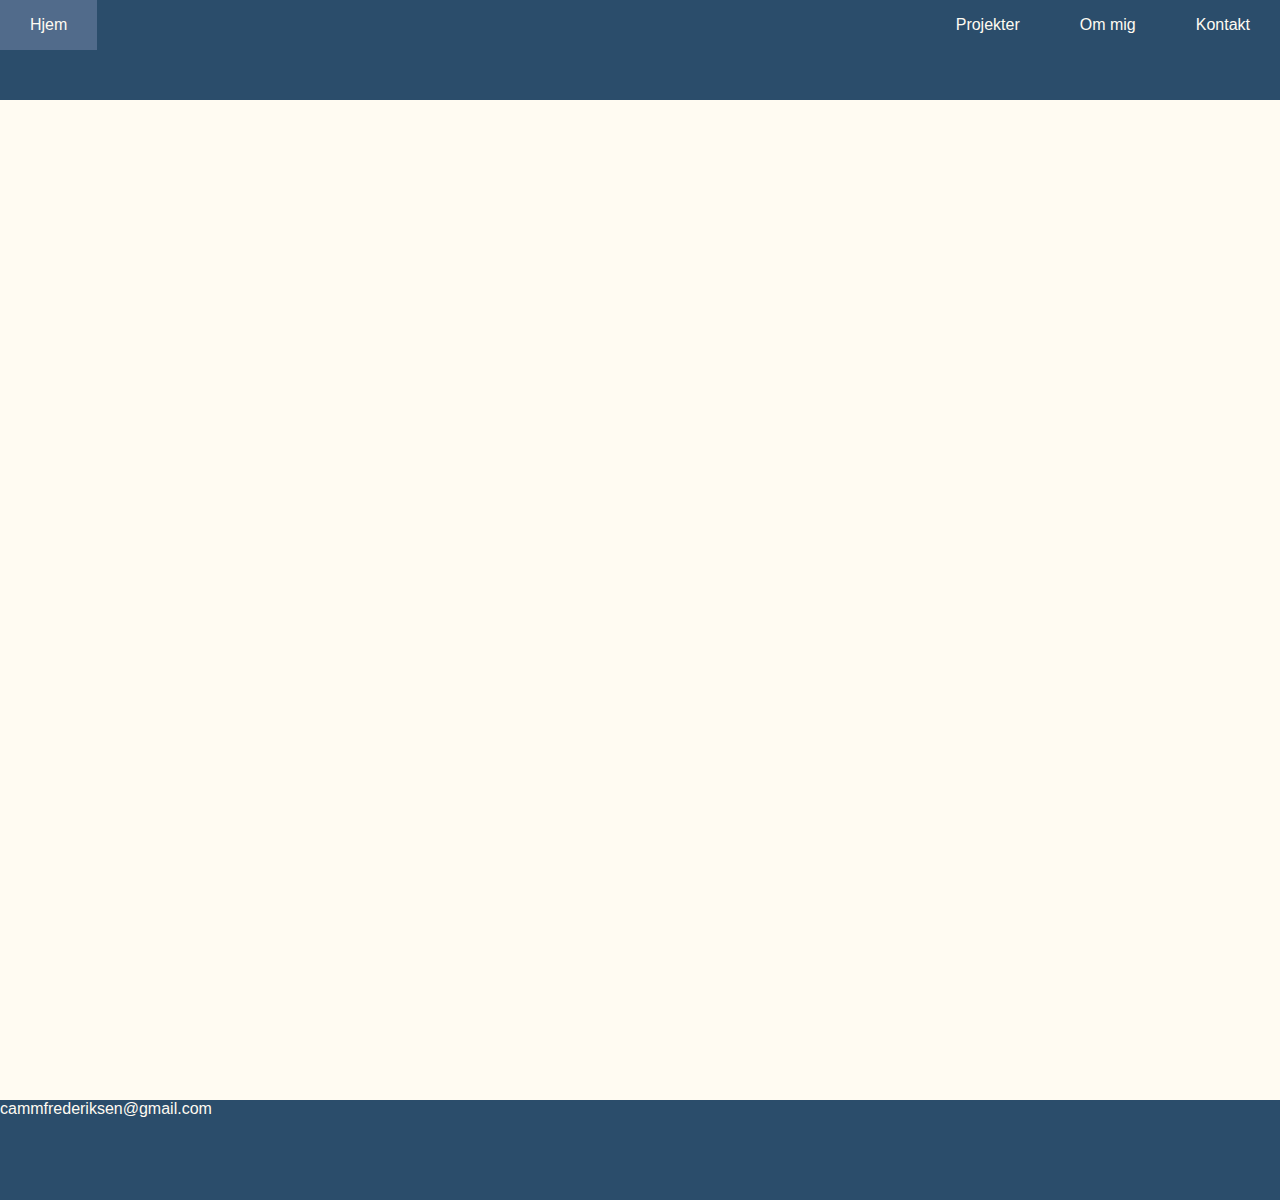
==== Index.html @ 3b2323d1 "kontakt" ====
<!DOCTYPE html>
<html lang="en">
<head>
    <meta charset="UTF-8">
    <meta name="viewport" content="width=device-width, initial-scale=1.0">
    <title>Camilla Frederiksen portfolio</title>
    <link rel="stylesheet" href="css/home.css">
</head>
<body>
    <div class="grid">
        <header class="header-main">
           <nav>
            <ul class="sidebar">
                <li onclick=hideSidebar()><a href="#"><svg xmlns="http://www.w3.org/2000/svg" height="26px" viewBox="0 -960 960 960" width="26px" fill="#FFFBF2"><path d="m256-200-56-56 224-224-224-224 56-56 224 224 224-224 56 56-224 224 224 224-56 56-224-224-224 224Z"/></svg></a></li>
                <li><a href="#">Projekter</a></li>
                <li><a href="#">Om mig</a></li>
                <li><a href="#">Kontakt</a></li>
            </ul>
            <ul>
                <li><a href="Index.html">Hjem</a></li>
                <li class="hideOnMobile"><a href="#">Projekter</a></li>
                <li class="hideOnMobile"><a href="#">Om mig</a></li>
                <li class="hideOnMobile"><a href="#">Kontakt</a></li>
                <li class="menu-button" onclick=showSidebar()><a href="#"><svg xmlns="http://www.w3.org/2000/svg" height="26px" viewBox="0 -960 960 960" width="26px" fill="#FFFBF2"><path d="M120-240v-80h720v80H120Zm0-200v-80h720v80H120Zm0-200v-80h720v80H120Z"/></svg></a></li>
            </ul>
           </nav>
        </header>
        <main>
    
        </main>
    <footer>
        <a target="_blank" href="mailto:cammfrederiksen@gmail.com">cammfrederiksen@gmail.com</a>
    </footer>
</div>
<script>
    function showSidebar(){
        const sidebar = document.querySelector('.sidebar')
        sidebar.style.display = 'flex'
    }
    function hideSidebar() {
        const sidebar = document.querySelector('.sidebar')
        sidebar.style.display = 'none'  
    }
</script>
</body>
</html>
---- css/home.css ----
.grid{
display: grid;
height: 100px;
grid-template-columns: 1fr;
grid-template-rows: 100px 1000px 100px;
grid-template-areas: "header""main""footer";
}
header{background-color: #2B4D6B;
    grid-area: header;}
main{background-color: #FFFBF2;
    grid-area: main;}
footer{background-color: #2B4D6B;
    grid-area: footer;}
    a {
        color: #FFFBF2;
        text-decoration: none;
    }
body{
    margin: 0px;
    padding: 0px;
}
.header.main{
    width: 100%;
    height: 100px;
    background-color: #2B4D6B;
    display: flex;
    position: fixed;
    top: 0;
    z-index: 1000;
}
*{
    margin: 0;
    padding: 0;
}
body{
    min-height: 100vh;
    font-family: 'Segoe UI', Tahoma, Geneva, Verdana, sans-serif;
}
nav{
    position: fixed;
    width: calc(100%);
    background-color:#2B4D6B
}
nav ul{
width: 100%;
list-style: none;
display: flex;
justify-content: end;
align-items: center;
}
nav li{
    height: 50px;
}
nav a{
    height: 100%;
    padding: 0 30px;
    text-decoration: none;
    display: flex;
    align-items: center;
    color: #FFFBF2;
}
nav a:hover{
background-color: #516B8B
}
nav li:first-child{
    margin-right: auto;
}
.sidebar{
    position: fixed;
    top: 0;
    right: 0;
    height: 100vh;
    width: 250px;
    z-index: 999;
    background-color:#2b4d6bc0;
    backdrop-filter: blur(10px);
    display: none;
    flex-direction: column;
    align-items: flex-start;
    justify-content: flex-start;
}
.sidebar li{
    width: 100%;
}
.sidebar a{
    width: 100%;
}
.menu-button{
    display: none;
}
@media(max-width:800px){
    .hideOnMobile{
        display: none;
    }
    .menu-button{
        display: block;
    }
}
@media(max-width:400px){
    .sidebar{width: 100%;
    }
}
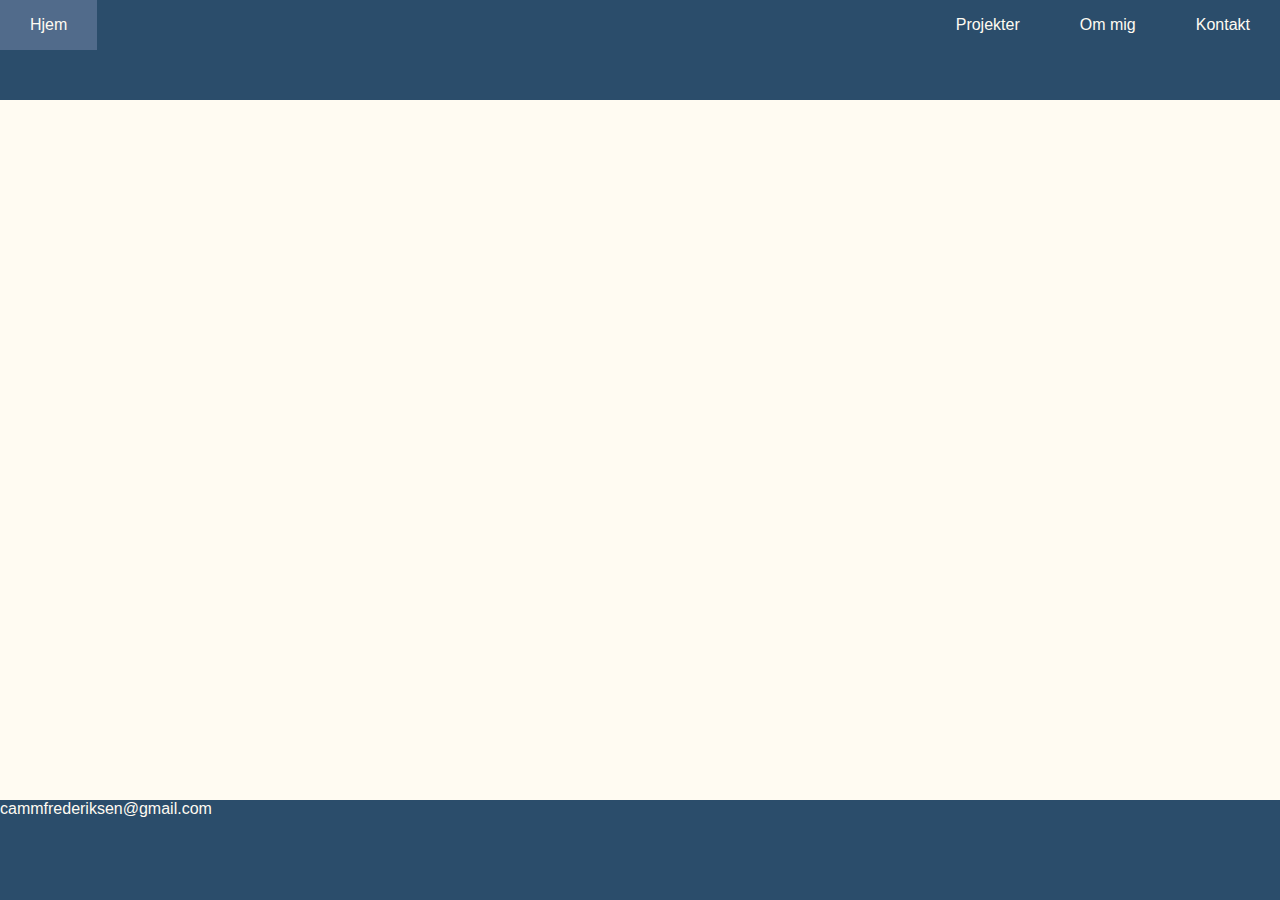
==== commit 1efc0bc5: "idk" ====
--- a/Index.html
+++ b/Index.html
@@ -10,23 +10,24 @@
     <div class="grid">
         <header class="header-main">
            <nav>
+            <!--menuen er taget fra tutorial https://www.youtube.com/watch?v=U8smiWQ8Seg&ab_channel=Coding2GO -->
             <ul class="sidebar">
                 <li onclick=hideSidebar()><a href="#"><svg xmlns="http://www.w3.org/2000/svg" height="26px" viewBox="0 -960 960 960" width="26px" fill="#FFFBF2"><path d="m256-200-56-56 224-224-224-224 56-56 224 224 224-224 56 56-224 224 224 224-56 56-224-224-224 224Z"/></svg></a></li>
-                <li><a href="#">Projekter</a></li>
-                <li><a href="#">Om mig</a></li>
-                <li><a href="#">Kontakt</a></li>
+                <li><a href="projekter.html">Projekter</a></li>
+                <li><a href="ommig.html">Om mig</a></li>
+                <li><a href="kontakt.html">Kontakt</a></li>
             </ul>
             <ul>
                 <li><a href="Index.html">Hjem</a></li>
-                <li class="hideOnMobile"><a href="#">Projekter</a></li>
-                <li class="hideOnMobile"><a href="#">Om mig</a></li>
-                <li class="hideOnMobile"><a href="#">Kontakt</a></li>
+                <li class="hideOnMobile"><a href="projekter.html">Projekter</a></li>
+                <li class="hideOnMobile"><a href="ommig.html">Om mig</a></li>
+                <li class="hideOnMobile"><a href="kontakt.html">Kontakt</a></li>
                 <li class="menu-button" onclick=showSidebar()><a href="#"><svg xmlns="http://www.w3.org/2000/svg" height="26px" viewBox="0 -960 960 960" width="26px" fill="#FFFBF2"><path d="M120-240v-80h720v80H120Zm0-200v-80h720v80H120Zm0-200v-80h720v80H120Z"/></svg></a></li>
             </ul>
            </nav>
         </header>
         <main>
-    
+
         </main>
     <footer>
         <a target="_blank" href="mailto:cammfrederiksen@gmail.com">cammfrederiksen@gmail.com</a>
--- a/css/home.css
+++ b/css/home.css
@@ -1,8 +1,8 @@
 .grid{
 display: grid;
-height: 100px;
+height: 100vh;
 grid-template-columns: 1fr;
-grid-template-rows: 100px 1000px 100px;
+grid-template-rows: 100px auto 100px;
 grid-template-areas: "header""main""footer";
 }
 header{background-color: #2B4D6B;
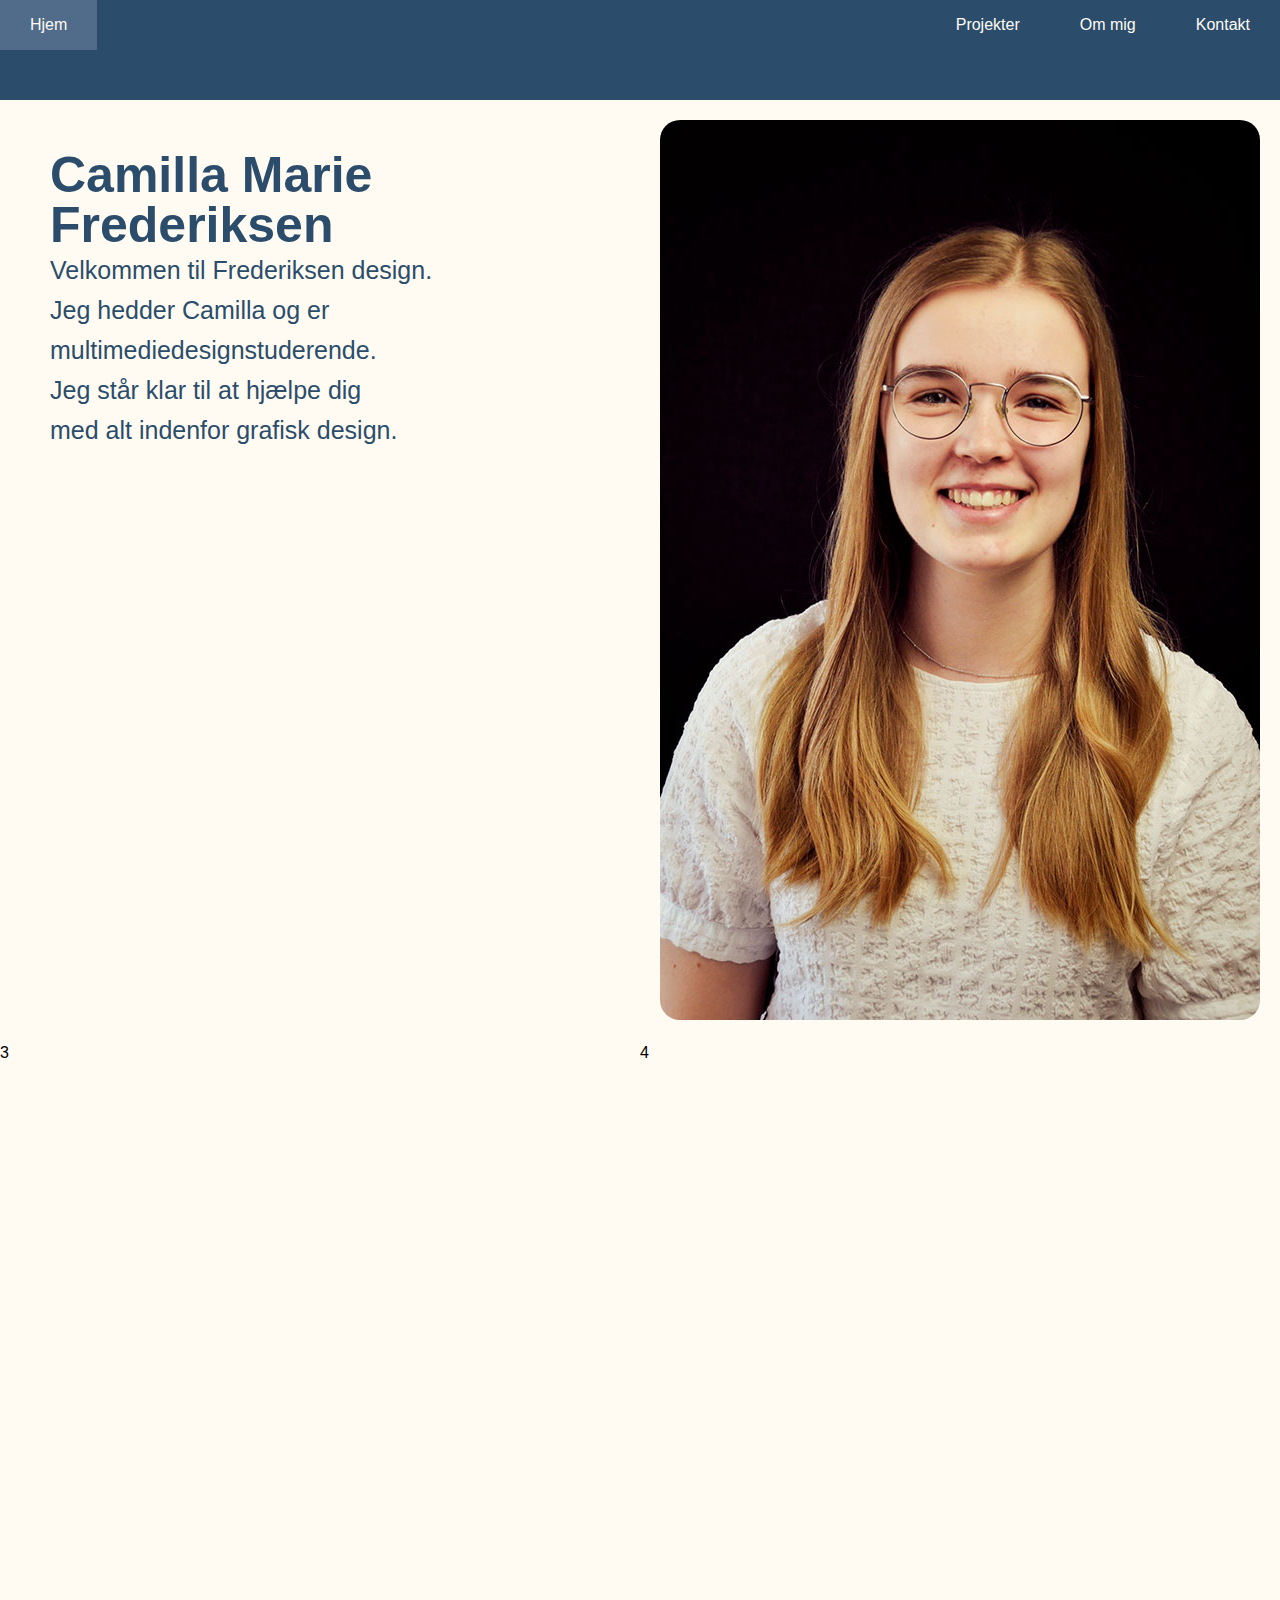
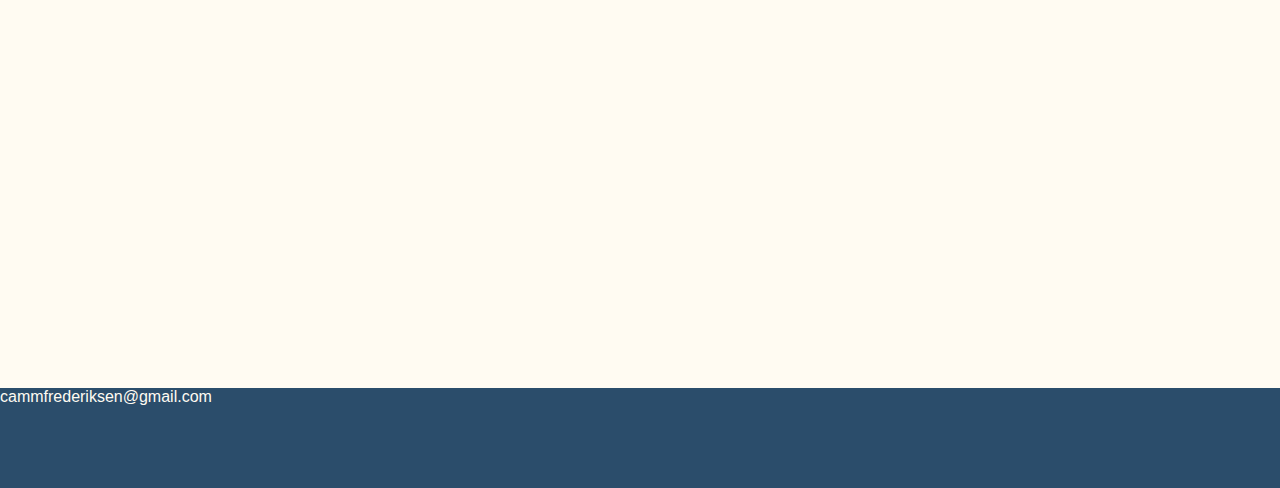
==== commit 939a1ba6: "index m. billede og tekst" ====
--- a/Index.html
+++ b/Index.html
@@ -27,7 +27,16 @@
            </nav>
         </header>
         <main>
-
+            <div class="grid-main-intro">
+                <h1>Camilla Marie <br>Frederiksen 
+                    <p> Velkommen til Frederiksen design.<br>
+                        Jeg hedder Camilla og er multimediedesignstuderende.<br>
+                        Jeg står klar til at hjælpe dig<br> 
+                        med alt indenfor grafisk design.</p></h1>
+                    <p><img src="image/Opt-Portraet-til-forside.jpg" alt=""></p>
+                <p>3</p>
+                <p>4</p>
+            </div>
         </main>
     <footer>
         <a target="_blank" href="mailto:cammfrederiksen@gmail.com">cammfrederiksen@gmail.com</a>
--- a/css/home.css
+++ b/css/home.css
@@ -88,7 +88,7 @@
 .menu-button{
     display: none;
 }
-@media(max-width:800px){
+@media(max-width:600px){
     .hideOnMobile{
         display: none;
     }
@@ -100,3 +100,26 @@
     .sidebar{width: 100%;
     }
 }
+.grid-main-intro {
+    display: grid;
+    grid-template-columns: 1fr 1fr;
+    grid-template-rows: 1fr 1fr;
+}
+.grid-main-intro h1 {
+  font-size: 50px;
+  line-height: 50px;
+  color: #2B4D6B;
+  font-family: 'Segoe UI', Tahoma, Geneva, Verdana, sans-serif;
+  margin: 50px;
+}
+.grid-main-intro h1 p {
+    font-size: 25px;
+    line-height: 40px;
+    color: #2B4D6B;
+    font-family: 'Segoe UI', Tahoma, Geneva, Verdana, sans-serif;
+    font-weight: 400;
+}
+.grid-main-intro p img{
+    border-radius: 20px;
+    margin: 20px;
+}
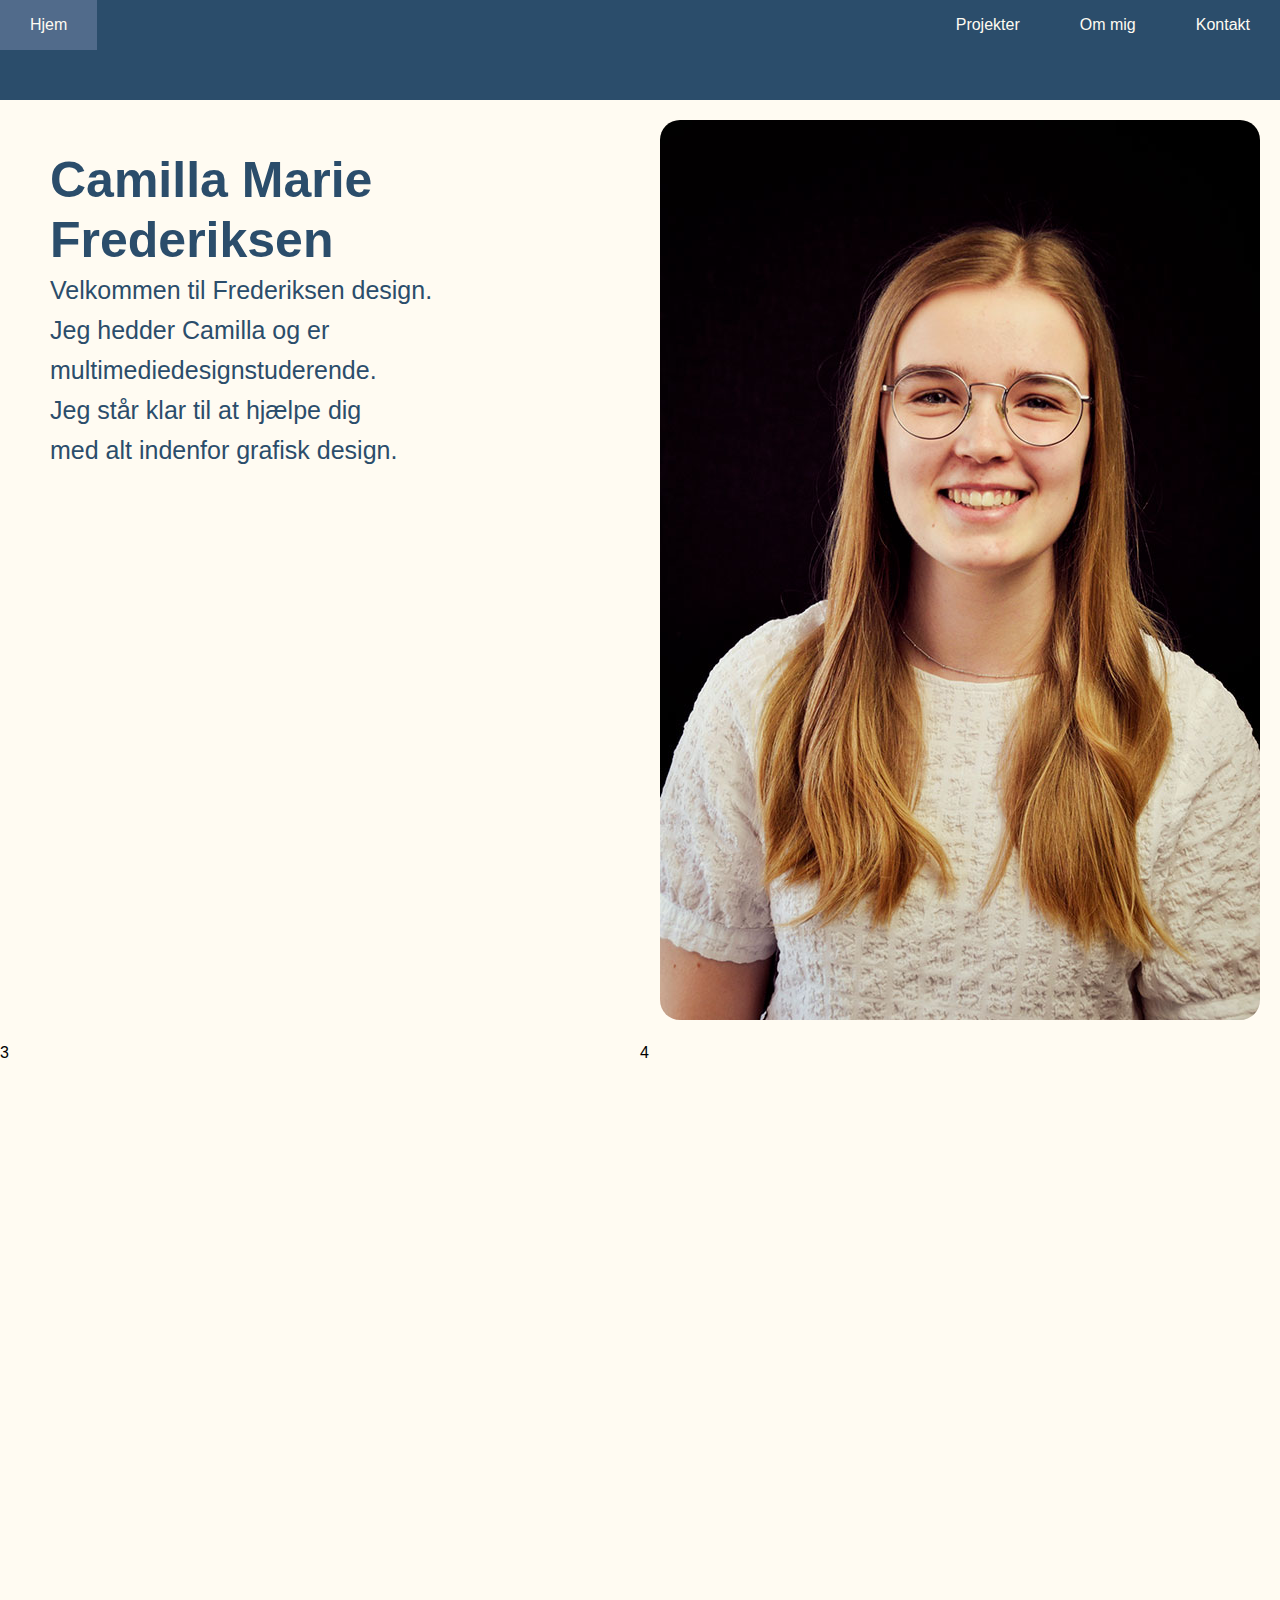
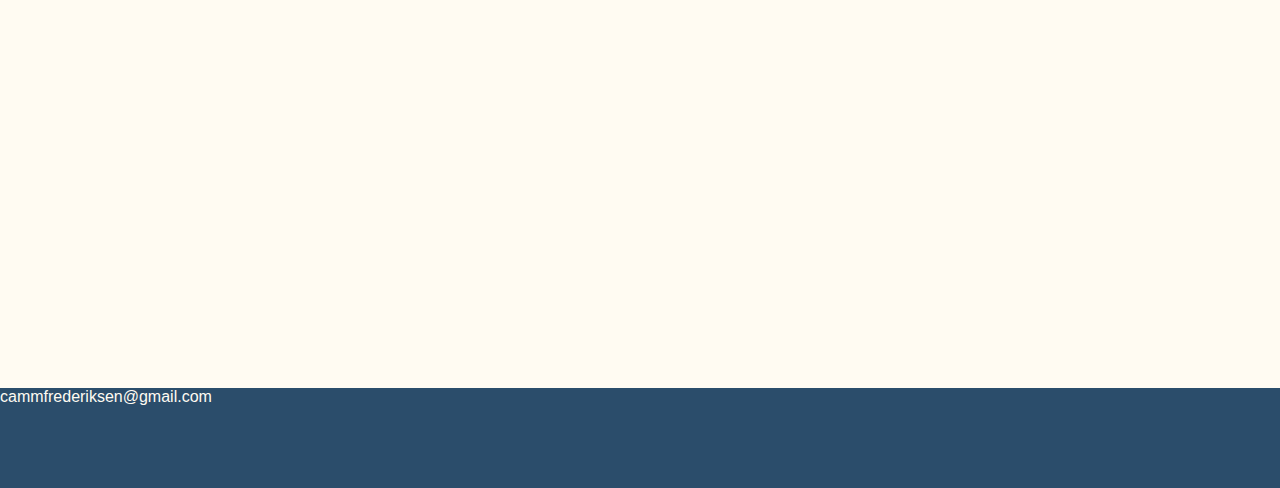
==== commit 43de4645: "projekter start" ====
--- a/Index.html
+++ b/Index.html
@@ -29,7 +29,7 @@
         <main>
             <div class="grid-main-intro">
                 <h1>Camilla Marie <br>Frederiksen 
-                    <p> Velkommen til Frederiksen design.<br>
+                    <p>Velkommen til Frederiksen design.<br>
                         Jeg hedder Camilla og er multimediedesignstuderende.<br>
                         Jeg står klar til at hjælpe dig<br> 
                         med alt indenfor grafisk design.</p></h1>
--- a/css/home.css
+++ b/css/home.css
@@ -18,6 +18,7 @@
 body{
     margin: 0px;
     padding: 0px;
+/*nedenstående tilhører hovedmenu*/
 }
 .header.main{
     width: 100%;
@@ -99,6 +100,7 @@
 @media(max-width:400px){
     .sidebar{width: 100%;
     }
+/*nedenstående tilhører indhold på hjem side*/
 }
 .grid-main-intro {
     display: grid;
@@ -107,7 +109,7 @@
 }
 .grid-main-intro h1 {
   font-size: 50px;
-  line-height: 50px;
+  line-height: 60px;
   color: #2B4D6B;
   font-family: 'Segoe UI', Tahoma, Geneva, Verdana, sans-serif;
   margin: 50px;
@@ -123,3 +125,23 @@
     border-radius: 20px;
     margin: 20px;
 }
+
+/*nedenstående tilhører projekter siden*/
+.grid-projekter{
+  display: grid; 
+  grid-template-columns: 1fr 1fr;
+  grid-template-rows: 1fr 1fr;
+  background-color:#516B8B
+}
+.grid-projekter-2{
+    display: grid;
+    grid-template-columns: 1fr 1fr;
+    grid-template-rows: 1fr 1fr;
+    background-color:#7F9CC2
+}
+.grid-projekter-3{
+    display: grid;
+    grid-template-columns: 1fr 1fr;
+    grid-template-rows: 1fr 1fr;
+    background-color: #516B8B;
+}
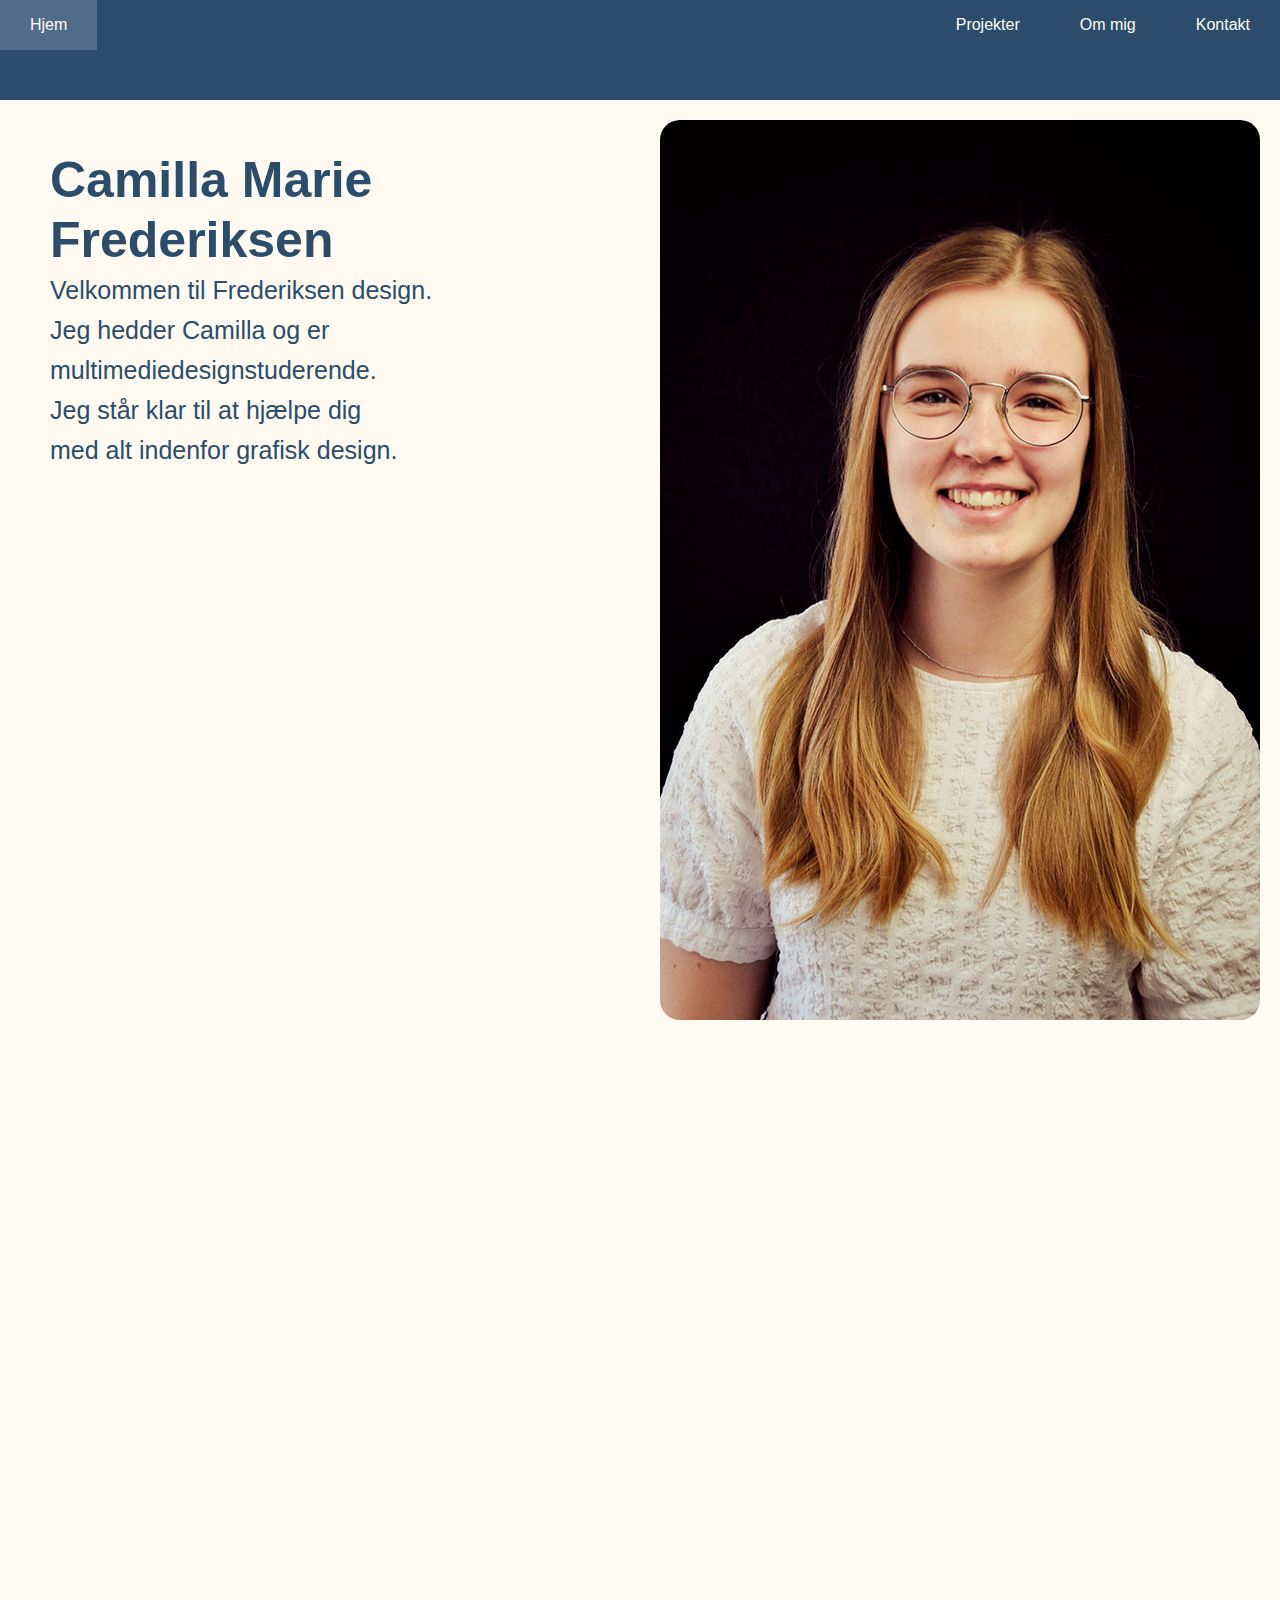
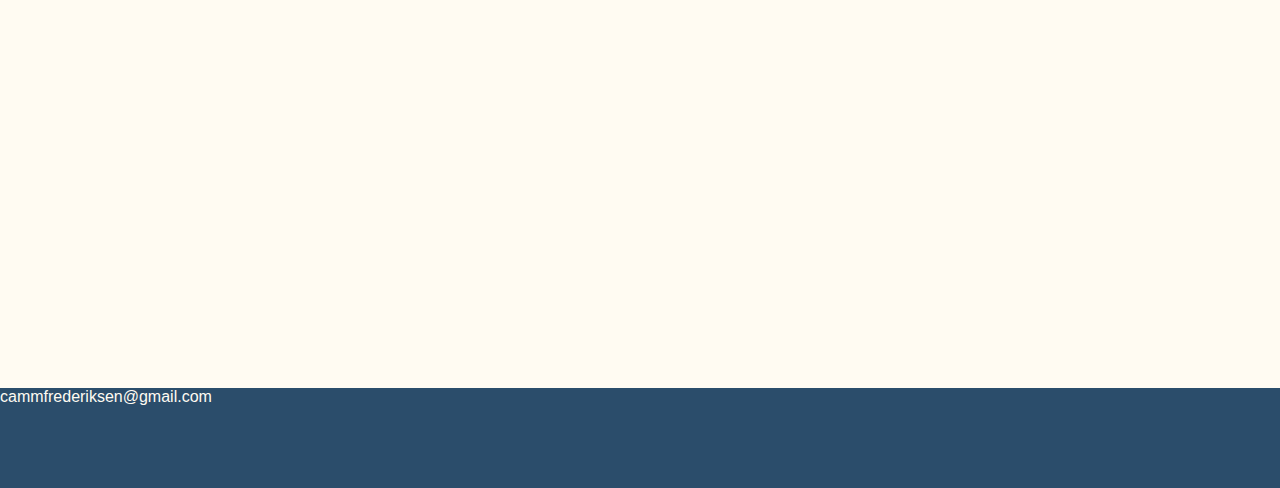
==== commit 27eecab7: "Galleri" ====
--- a/Index.html
+++ b/Index.html
@@ -34,8 +34,8 @@
                         Jeg står klar til at hjælpe dig<br> 
                         med alt indenfor grafisk design.</p></h1>
                     <p><img src="image/Opt-Portraet-til-forside.jpg" alt=""></p>
-                <p>3</p>
-                <p>4</p>
+                <p></p>
+                <p></p>
             </div>
         </main>
     <footer>
--- a/css/home.css
+++ b/css/home.css
@@ -127,21 +127,31 @@
 }
 
 /*nedenstående tilhører projekter siden*/
-.grid-projekter{
-  display: grid; 
-  grid-template-columns: 1fr 1fr;
-  grid-template-rows: 1fr 1fr;
-  background-color:#516B8B
+.projekter-overskrift {
+    font-size: 50px;
+    color: #2B4D6B;
+    font-family: 'Segoe UI', Tahoma, Geneva, Verdana, sans-serif;
 }
-.grid-projekter-2{
+.gallery {
+    grid-gap: 15px;
     display: grid;
-    grid-template-columns: 1fr 1fr;
-    grid-template-rows: 1fr 1fr;
-    background-color:#7F9CC2
+    grid-template-columns: repeat(8, 1fr);
+    grid-template-rows: repeat(8 ,5vw);
 }
-.grid-projekter-3{
-    display: grid;
-    grid-template-columns: 1fr 1fr;
-    grid-template-rows: 1fr 1fr;
-    background-color: #516B8B;
+.gallery_img{
+    width: 100%;
+    height: 100%;
+    object-fit: cover;
 }
+.gallery_item--1 {
+    grid-column-start: 1;
+    grid-column-end: 3;
+    grid-row-start: 1;
+    grid-row-end: 3;
+}
+.gallery__item--2 {
+    grid-column-start: 3;
+    grid-column-end: 5;
+    grid-row-start: 1;
+    grid-row-end: 3;
+}
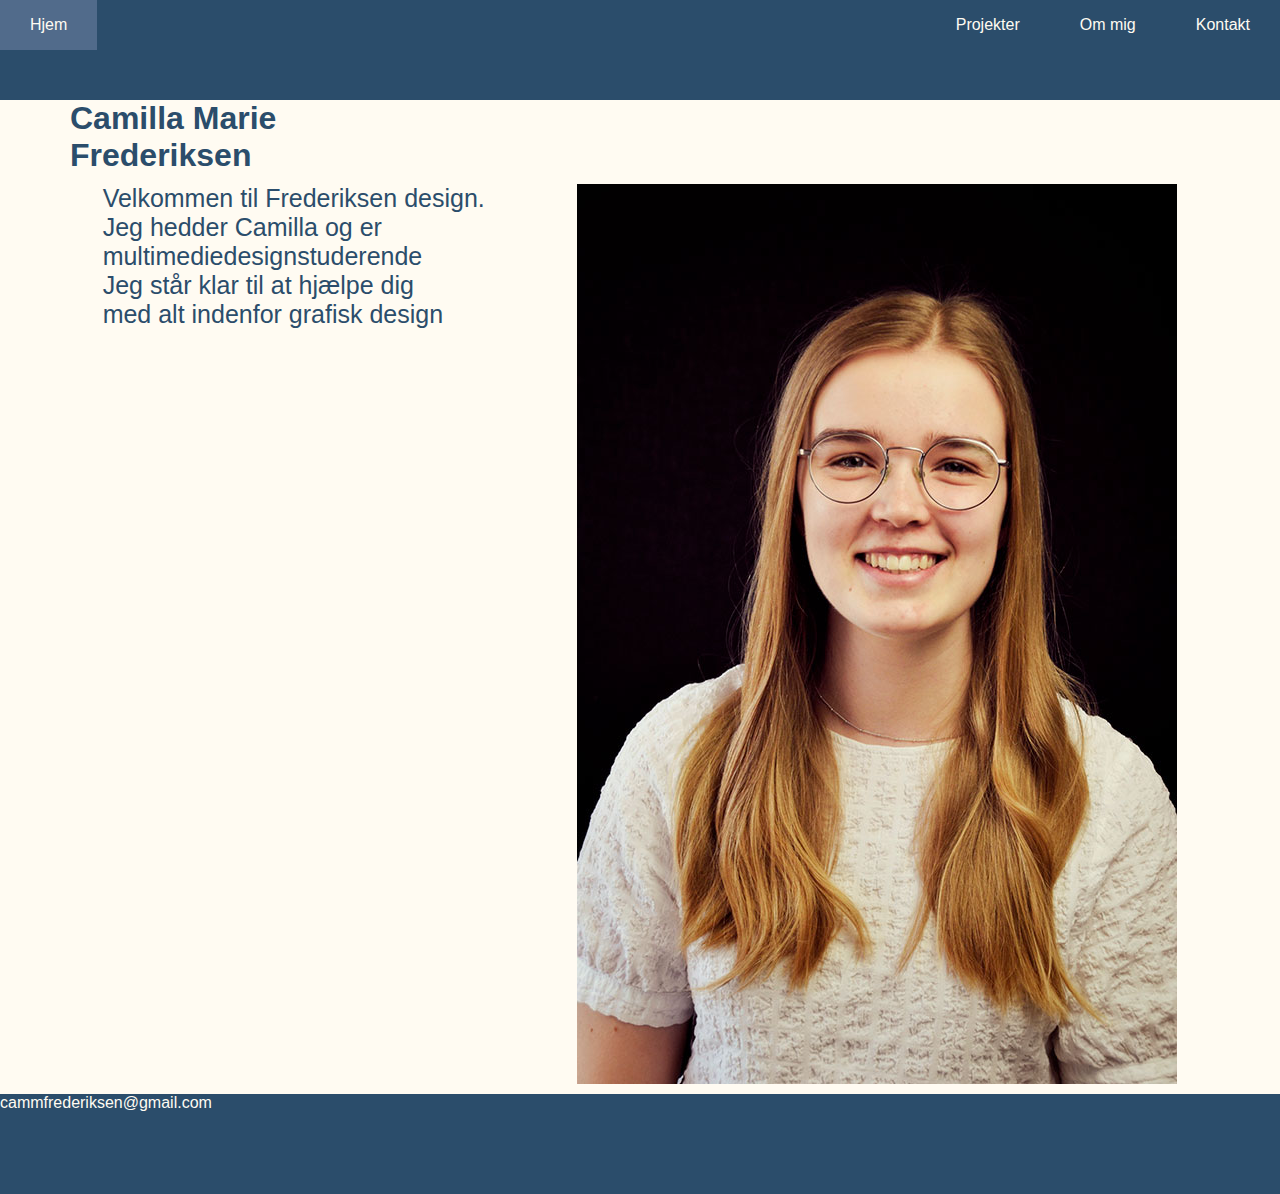
==== commit caaf78c8: "ændret home" ====
--- a/Index.html
+++ b/Index.html
@@ -27,16 +27,14 @@
            </nav>
         </header>
         <main>
-            <div class="grid-main-intro">
-                <h1>Camilla Marie <br>Frederiksen 
-                    <p>Velkommen til Frederiksen design.<br>
-                        Jeg hedder Camilla og er multimediedesignstuderende.<br>
-                        Jeg står klar til at hjælpe dig<br> 
-                        med alt indenfor grafisk design.</p></h1>
-                    <p><img src="image/Opt-Portraet-til-forside.jpg" alt=""></p>
-                <p></p>
-                <p></p>
-            </div>
+           <div class="hjem-overskrift">
+            <h1>Camilla Marie <br> Frederiksen</h1></div>
+           <div class="hjem-indhold">
+            <p>Velkommen til Frederiksen design. <br> Jeg hedder Camilla og er 
+                <br> multimediedesignstuderende <br> Jeg står klar til at hjælpe dig <br>
+            med alt indenfor grafisk design</p>
+                <img src="image/Opt-Portraet-til-forside.jpg" alt="">
+           </div>
         </main>
     <footer>
         <a target="_blank" href="mailto:cammfrederiksen@gmail.com">cammfrederiksen@gmail.com</a>
--- a/css/home.css
+++ b/css/home.css
@@ -100,58 +100,79 @@
 @media(max-width:400px){
     .sidebar{width: 100%;
     }
+}
 /*nedenstående tilhører indhold på hjem side*/
+.hjem-overskrift {
+    display: flex;
+    font-family: 'Segoe UI', Tahoma, Geneva, Verdana, sans-serif;
+    color: #2B4D6B;
+    margin-left: 70px;
 }
-.grid-main-intro {
-    display: grid;
-    grid-template-columns: 1fr 1fr;
-    grid-template-rows: 1fr 1fr;
+.hjem-indhold{
+    display: flex;
+    flex-direction: row;
+    justify-content: space-evenly;
+    font-family: 'Segoe UI', Tahoma, Geneva, Verdana, sans-serif;
+    color: #2B4D6B;
+    margin: 10px;
+    font-size: 25px;
 }
-.grid-main-intro h1 {
-  font-size: 50px;
-  line-height: 60px;
-  color: #2B4D6B;
-  font-family: 'Segoe UI', Tahoma, Geneva, Verdana, sans-serif;
-  margin: 50px;
-}
-.grid-main-intro h1 p {
-    font-size: 25px;
-    line-height: 40px;
-    color: #2B4D6B;
-    font-family: 'Segoe UI', Tahoma, Geneva, Verdana, sans-serif;
-    font-weight: 400;
-}
-.grid-main-intro p img{
-    border-radius: 20px;
-    margin: 20px;
-}
+
 
 /*nedenstående tilhører projekter siden*/
 .projekter-overskrift {
-    font-size: 50px;
+    font-size: 30px;
     color: #2B4D6B;
     font-family: 'Segoe UI', Tahoma, Geneva, Verdana, sans-serif;
 }
-.gallery {
-    grid-gap: 15px;
-    display: grid;
-    grid-template-columns: repeat(8, 1fr);
-    grid-template-rows: repeat(8 ,5vw);
+.image-gallery {
+    display: flex;
+    flex-wrap: wrap;
+    justify-content: center;
+    gap: 30px;
 }
-.gallery_img{
+.image-gallery > li {
+    flex-basis: 550px;
+    list-style-type: none;
+    font-family: 'Segoe UI', Tahoma, Geneva, Verdana, sans-serif;
+    color: #2B4D6B;
+}
+.image-gallery li img {
+    object-fit: cover;
+    max-width: 100%;
+    height: auto;
+    vertical-align: middle;
+    border-radius: 5px;
+}
+.image-gallery > li {
+    position:relative;
+    cursor: pointer;
+}
+.overlay {
+    position: absolute;
     width: 100%;
     height: 100%;
-    object-fit: cover;
+    background: rgba(255, 255, 255);
+    top: 0;
+    left: 0;
+    transform: scale(0);
+    transition: all 0.2s 0.1s ease-in-out;
+    color:#2B4D6B;
+    border-radius: 5px;
+    display: flex;
+    align-items:end;
+    justify-content: center;
 }
-.gallery_item--1 {
-    grid-column-start: 1;
-    grid-column-end: 3;
-    grid-row-start: 1;
-    grid-row-end: 3;
+
+.image-gallery li:hover .overlay {
+    transform: scale(1);
 }
-.gallery__item--2 {
-    grid-column-start: 3;
-    grid-column-end: 5;
-    grid-row-start: 1;
-    grid-row-end: 3;
+
+@media only screen and (min-width:768px) {
+    .image-gallery {
+        flex-direction: row;
+    }
 }
+
+/*dette tilhører ommig siden*/
+
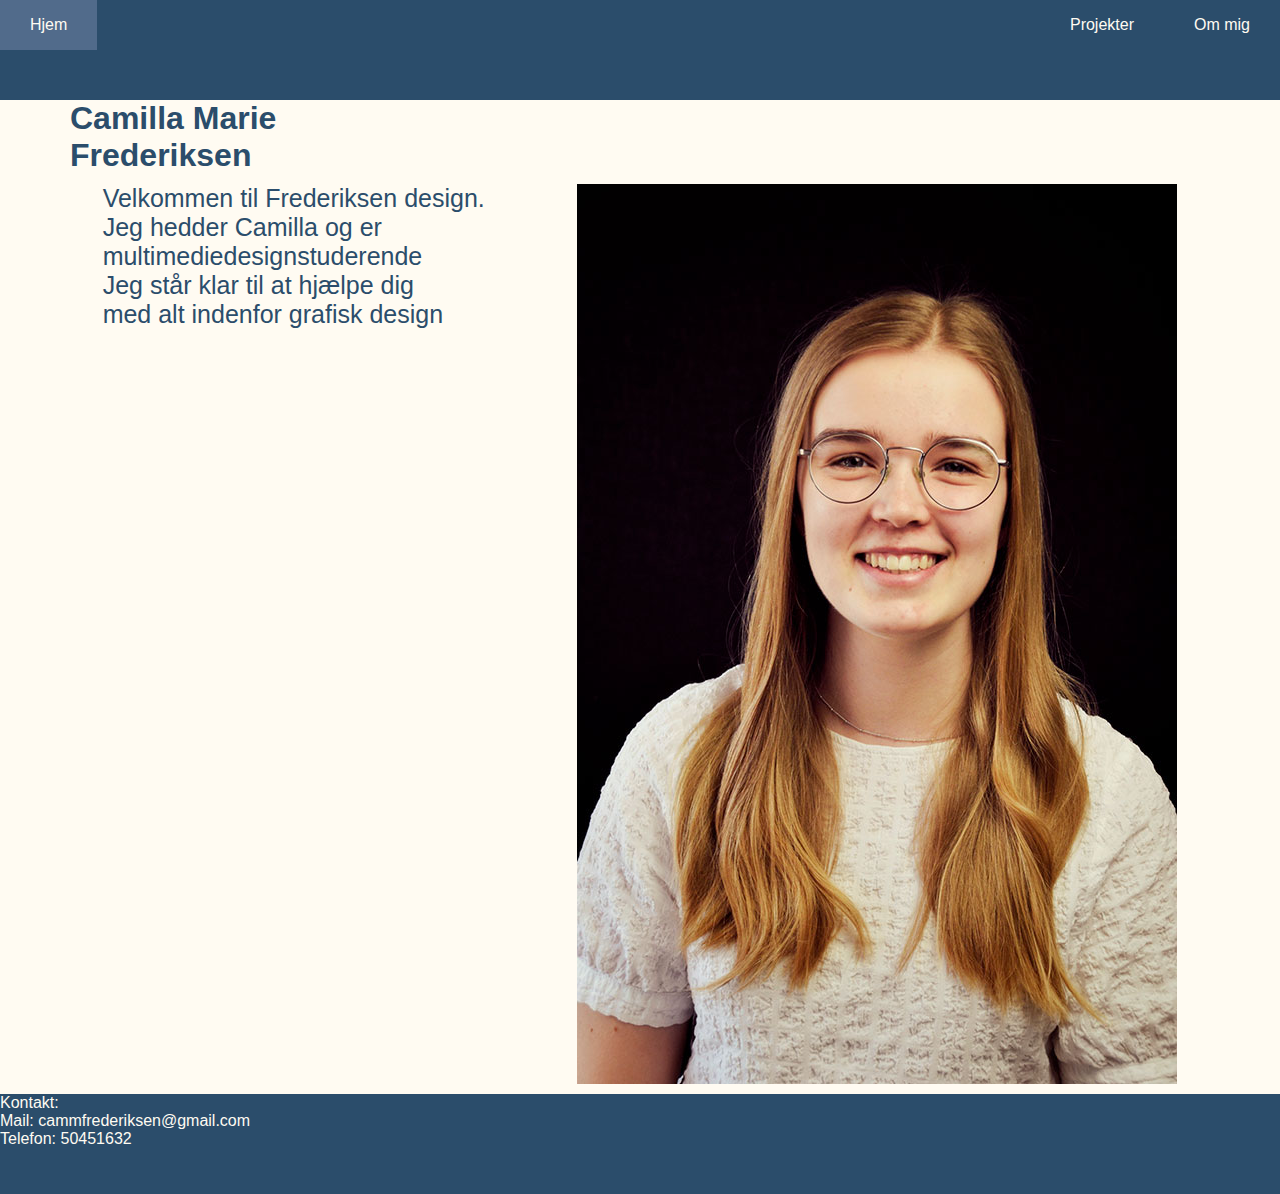
==== commit 51547263: "slettet kontaktside, design af ommig" ====
--- a/Index.html
+++ b/Index.html
@@ -15,13 +15,11 @@
                 <li onclick=hideSidebar()><a href="#"><svg xmlns="http://www.w3.org/2000/svg" height="26px" viewBox="0 -960 960 960" width="26px" fill="#FFFBF2"><path d="m256-200-56-56 224-224-224-224 56-56 224 224 224-224 56 56-224 224 224 224-56 56-224-224-224 224Z"/></svg></a></li>
                 <li><a href="projekter.html">Projekter</a></li>
                 <li><a href="ommig.html">Om mig</a></li>
-                <li><a href="kontakt.html">Kontakt</a></li>
             </ul>
             <ul>
                 <li><a href="Index.html">Hjem</a></li>
                 <li class="hideOnMobile"><a href="projekter.html">Projekter</a></li>
                 <li class="hideOnMobile"><a href="ommig.html">Om mig</a></li>
-                <li class="hideOnMobile"><a href="kontakt.html">Kontakt</a></li>
                 <li class="menu-button" onclick=showSidebar()><a href="#"><svg xmlns="http://www.w3.org/2000/svg" height="26px" viewBox="0 -960 960 960" width="26px" fill="#FFFBF2"><path d="M120-240v-80h720v80H120Zm0-200v-80h720v80H120Zm0-200v-80h720v80H120Z"/></svg></a></li>
             </ul>
            </nav>
@@ -37,7 +35,9 @@
            </div>
         </main>
     <footer>
-        <a target="_blank" href="mailto:cammfrederiksen@gmail.com">cammfrederiksen@gmail.com</a>
+        <a target="_blank" href="mailto:cammfrederiksen@gmail.com">Kontakt: <br>
+            Mail: cammfrederiksen@gmail.com <br>
+        Telefon: 50451632 </a>
     </footer>
 </div>
 <script>
--- a/css/home.css
+++ b/css/home.css
@@ -152,7 +152,7 @@
     position: absolute;
     width: 100%;
     height: 100%;
-    background: rgba(255, 255, 255);
+    background: rgba(255, 255, 255, 0.084);
     top: 0;
     left: 0;
     transform: scale(0);
@@ -175,4 +175,30 @@
 }
 
 /*dette tilhører ommig siden*/
-
+.om-mig-tekst h2 {
+font-family: 'Segoe UI', Tahoma, Geneva, Verdana, sans-serif;
+font-size: 30px;
+color: #2B4D6B;
+}
+
+.om-mig-tekst p {
+    font-size: 20px;
+    color: #2B4D6B;
+    font-family: 'Segoe UI', Tahoma, Geneva, Verdana, sans-serif;
+}
+.fakta-om-mig {
+   width: 100%; 
+   padding: 60px 0;
+   display: flex;
+   align-items: center;
+   column-gap: 60px;
+   justify-content: center;
+}
+.fakta-om-mig img {
+    margin: 30px;
+    border-radius: 30px;
+}
+.om-mig-tekst {
+flex-basis: 650px;
+}
+
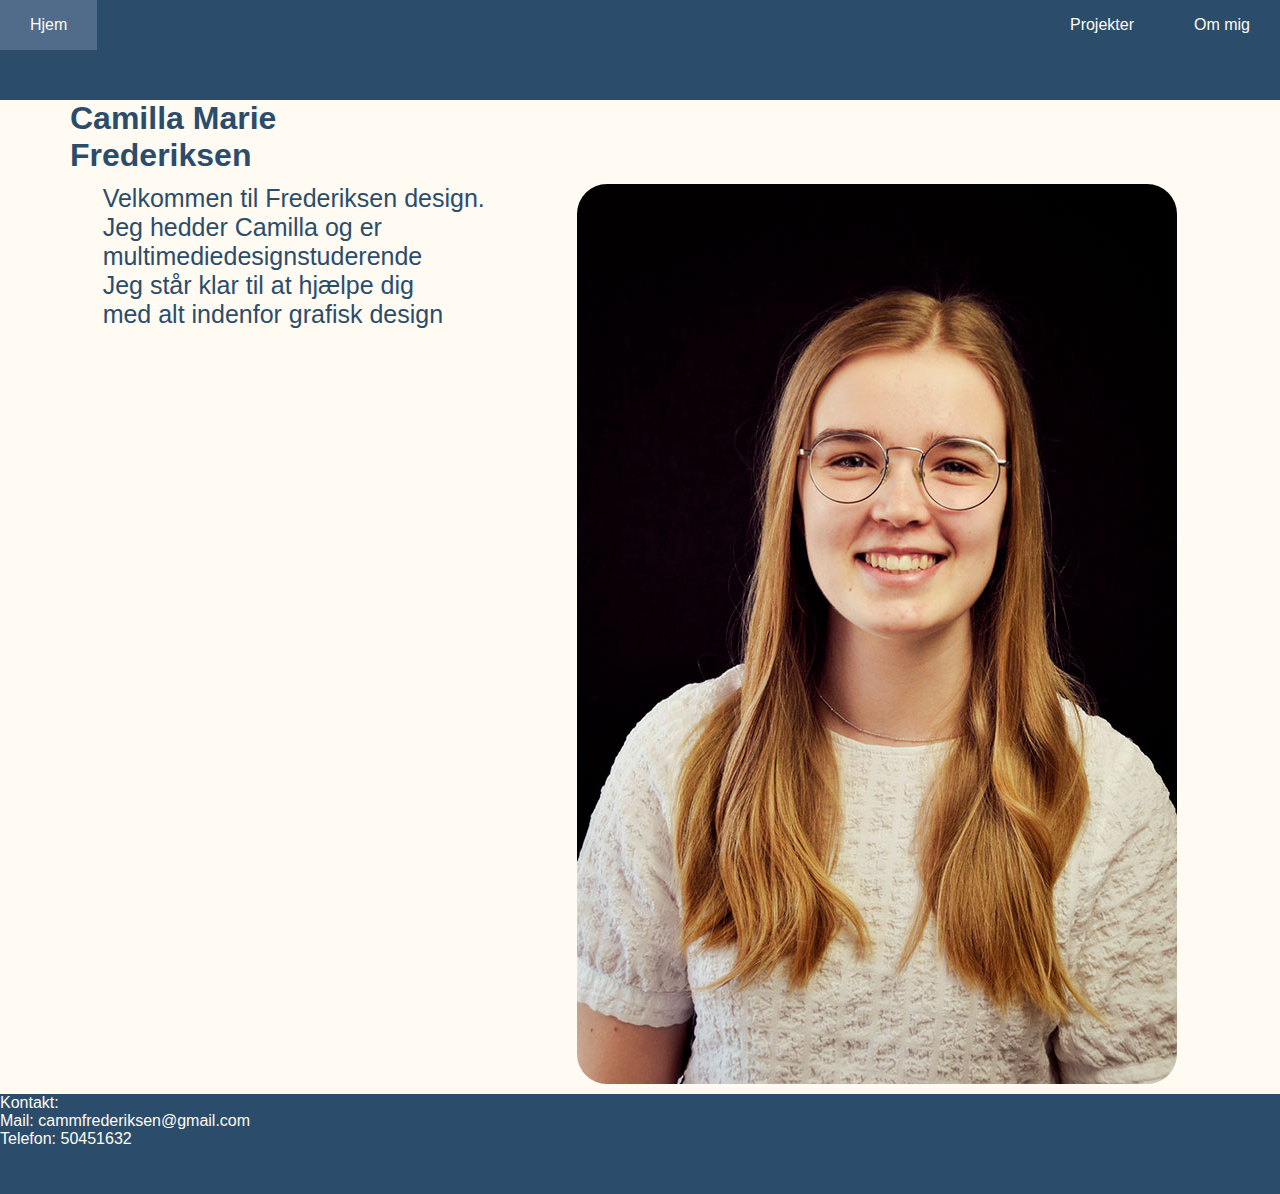
==== commit 355276cf: "lille i index  2" ====
--- a/Index.html
+++ b/Index.html
@@ -17,7 +17,7 @@
                 <li><a href="ommig.html">Om mig</a></li>
             </ul>
             <ul>
-                <li><a href="Index.html">Hjem</a></li>
+                <li><a href="index.html">Hjem</a></li>
                 <li class="hideOnMobile"><a href="projekter.html">Projekter</a></li>
                 <li class="hideOnMobile"><a href="ommig.html">Om mig</a></li>
                 <li class="menu-button" onclick=showSidebar()><a href="#"><svg xmlns="http://www.w3.org/2000/svg" height="26px" viewBox="0 -960 960 960" width="26px" fill="#FFFBF2"><path d="M120-240v-80h720v80H120Zm0-200v-80h720v80H120Zm0-200v-80h720v80H120Z"/></svg></a></li>
--- a/css/home.css
+++ b/css/home.css
@@ -116,6 +116,22 @@
     color: #2B4D6B;
     margin: 10px;
     font-size: 25px;
+    flex-wrap: wrap;
+    
+}
+.hjem-indhold img {
+    border-radius: 30px;
+}
+@media (max-width:600px) {
+    .hjem-indhold {
+        width: 100%;
+    }
+    .hjem-overskrift {
+        width: 100%;
+    }
+.hjem-indhold img {
+    width: 100%;
+}
 }
 
 
@@ -168,9 +184,17 @@
     transform: scale(1);
 }
 
-@media only screen and (min-width:768px) {
+@media (max-width:600px) {
     .image-gallery {
         flex-direction: row;
+        width: 100%;
+    }
+}
+
+@media (min-width:601px) {
+    .image-gallery {
+        flex-direction: row;
+        width: 100%;
     }
 }
 
@@ -179,14 +203,21 @@
 font-family: 'Segoe UI', Tahoma, Geneva, Verdana, sans-serif;
 font-size: 30px;
 color: #2B4D6B;
+display: flex;
+flex-wrap: wrap;
+
 }
 
 .om-mig-tekst p {
     font-size: 20px;
     color: #2B4D6B;
     font-family: 'Segoe UI', Tahoma, Geneva, Verdana, sans-serif;
+    display: flex;
+    flex-wrap: wrap;
 }
 .fakta-om-mig {
+    display: flex;
+    flex-wrap: wrap;
    width: 100%; 
    padding: 60px 0;
    display: flex;
@@ -195,10 +226,35 @@
    justify-content: center;
 }
 .fakta-om-mig img {
+    display: flex;
+    flex-wrap: wrap;
     margin: 30px;
     border-radius: 30px;
 }
 .om-mig-tekst {
+display: flex;
+flex-wrap: wrap;
 flex-basis: 650px;
 }
-
+.om-mig-skills p {
+    display: flex;
+    flex-wrap:wrap;
+    justify-content: start;
+    font-family: 'Segoe UI', Tahoma, Geneva, Verdana, sans-serif;
+    color: #2B4D6B;
+}
+.om-mig-skills h3 {
+    font-family: 'Segoe UI', Tahoma, Geneva, Verdana, sans-serif;
+    color: #2B4D6B;
+}
+@media (max-width:600px) {
+    .om-mig-tekst {
+        width: 100%;
+    }
+    .fakta-om-mig img {
+        width: 100%;
+    }
+    .fakta-om-mig {
+        width: 100%;
+    }
+}